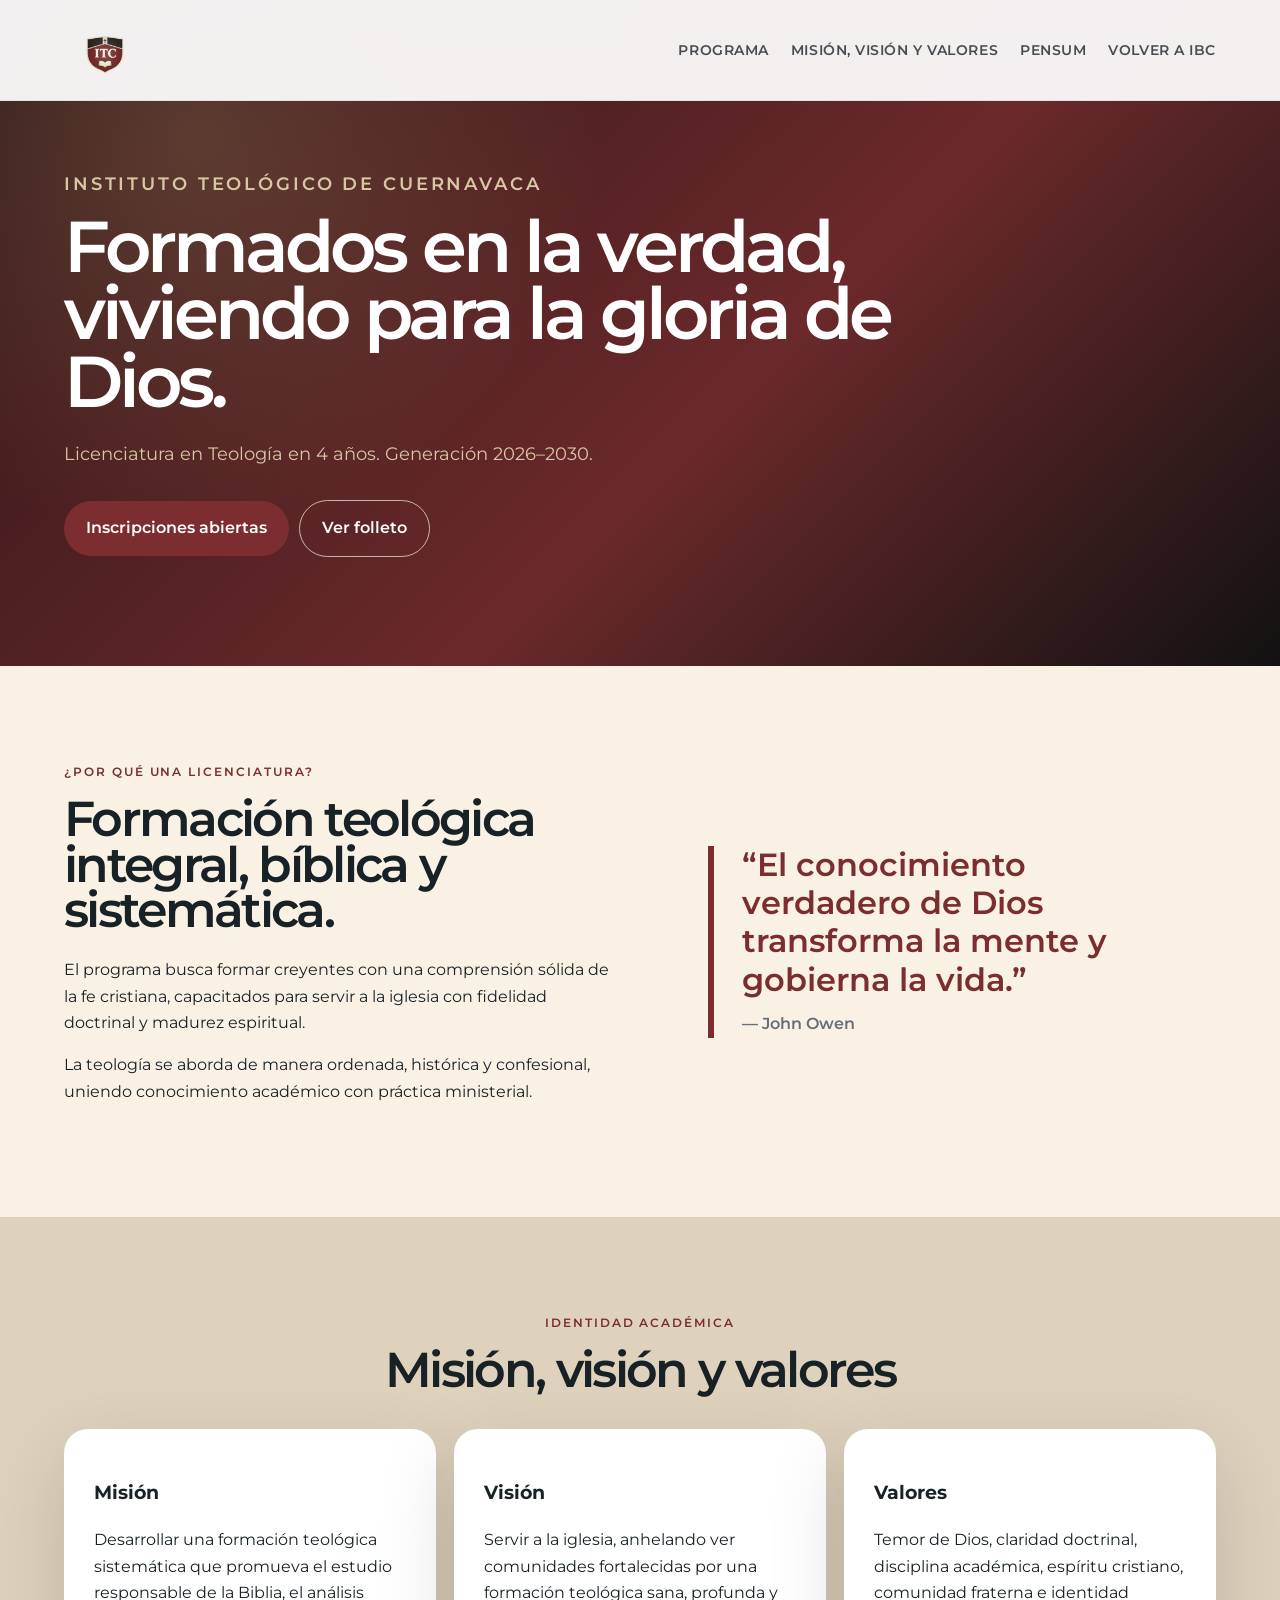
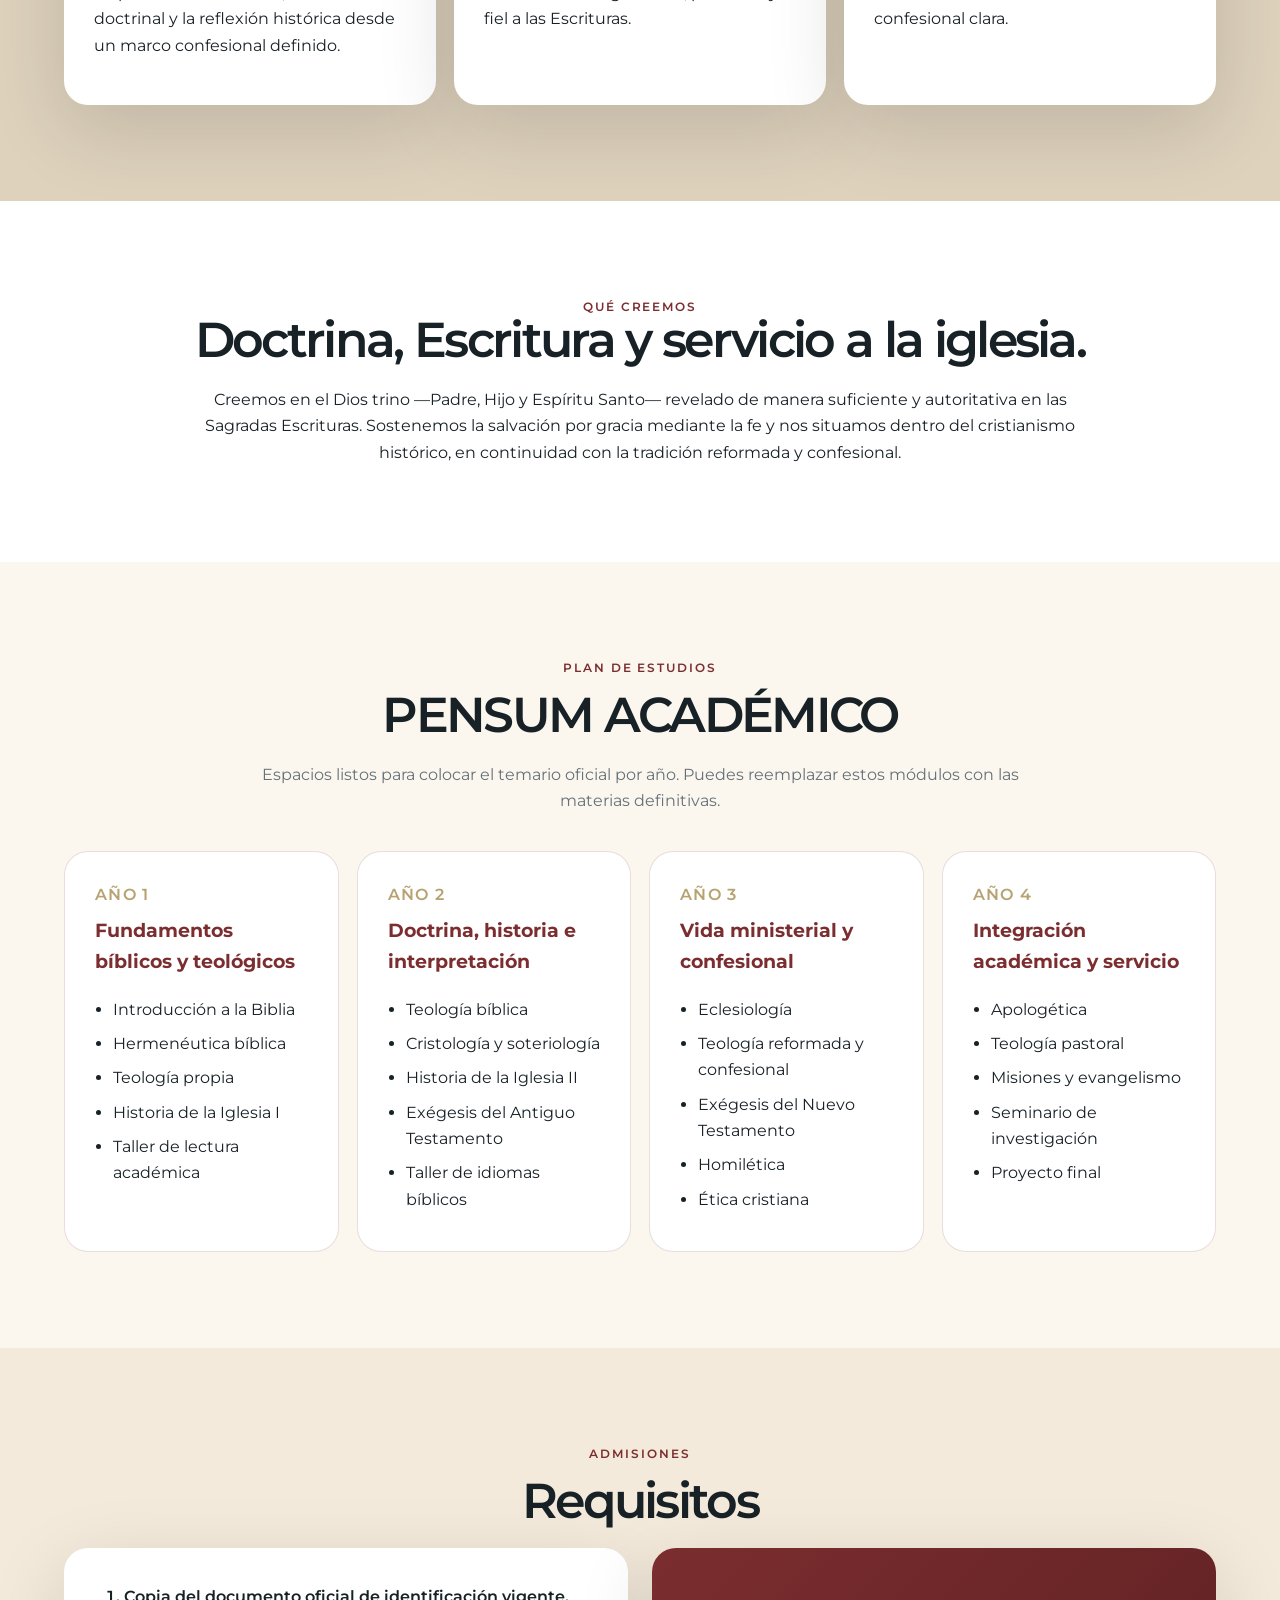
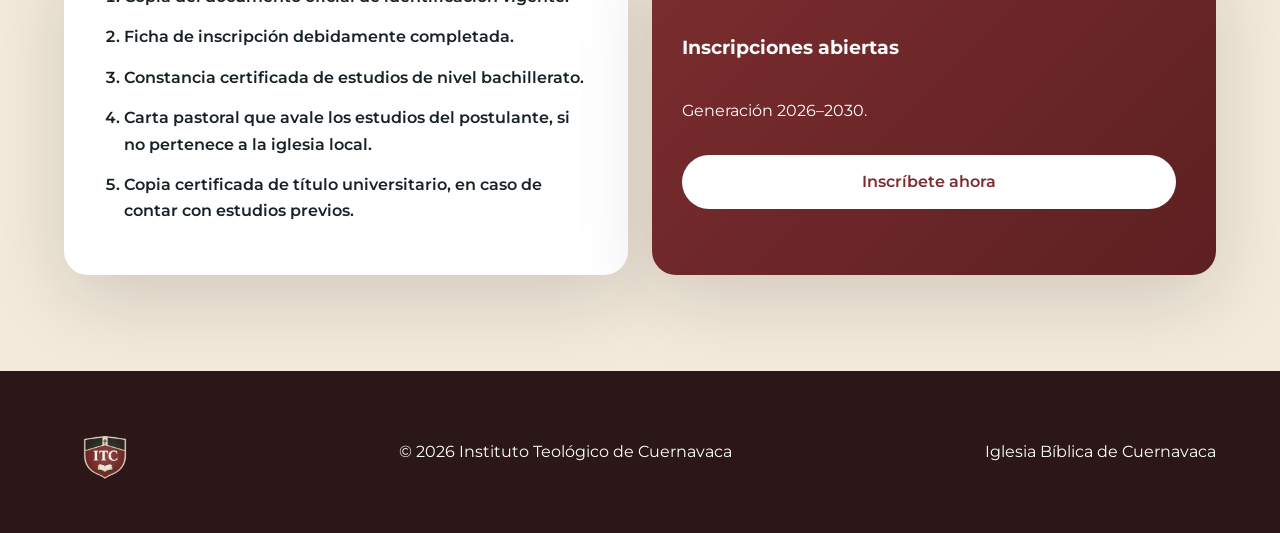
==== itc/index.html @ b78020f1 "Add files via upload" ====
<!DOCTYPE html>
<html lang="es">
<head>
  <meta charset="UTF-8" />
  <meta name="viewport" content="width=device-width, initial-scale=1.0" />
  <title>Instituto Teológico de Cuernavaca</title>
  <meta name="description" content="Licenciatura en Teología 2026-2030 del Instituto Teológico de Cuernavaca." />
  <link rel="preconnect" href="https://fonts.googleapis.com">
  <link rel="preconnect" href="https://fonts.gstatic.com" crossorigin>
  <link href="https://fonts.googleapis.com/css2?family=Montserrat:wght@400;500;600;700&display=swap" rel="stylesheet">
  <link rel="stylesheet" href="../assets/css/styles.css" />
</head>
<body class="itc-page">
  <header class="site-header itc-header">
    <a class="brand logo-only" href="index.html"><img src="../assets/img/itc-logo.png" alt="Instituto Teológico de Cuernavaca"></a>
    <nav class="nav itc-simple-nav">
      <a href="#programa">Programa</a>
      <a href="#mision">Misión, visión y valores</a>
      <a href="#temario">Pensum</a>
      <a href="../index.html">Volver a IBC</a>
    </nav>
  </header>

  <main>
    <section class="hero itc-hero compact-hero">
      <div class="hero-content">
        <p class="eyebrow">Instituto Teológico de Cuernavaca</p>
        <h1>Formados en la verdad, viviendo para la gloria de Dios.</h1>
        <p>Licenciatura en Teología en 4 años. Generación 2026–2030.</p>
        <div class="hero-actions"><a href="mailto:institutoteologicodecuernavaca@gmail.com?subject=Inscripción%20ITC%202026-2030" class="btn primary wine">Inscripciones abiertas</a><a href="../assets/docs/folleto-informativo-itc.pdf" target="_blank" class="btn ghost light">Ver folleto</a></div>
      </div>
    </section>

    <section id="programa" class="section-grid academic">
      <div><p class="eyebrow">¿Por qué una licenciatura?</p><h2>Formación teológica integral, bíblica y sistemática.</h2><p>El programa busca formar creyentes con una comprensión sólida de la fe cristiana, capacitados para servir a la iglesia con fidelidad doctrinal y madurez espiritual.</p><p>La teología se aborda de manera ordenada, histórica y confesional, uniendo conocimiento académico con práctica ministerial.</p></div>
      <blockquote>“El conocimiento verdadero de Dios transforma la mente y gobierna la vida.”<br><span>— John Owen</span></blockquote>
    </section>

    <section id="mision" class="section parchment">
      <p class="eyebrow center">Identidad académica</p><h2 class="center">Misión, visión y valores</h2>
      <div class="mission-grid">
        <article><h3>Misión</h3><p>Desarrollar una formación teológica sistemática que promueva el estudio responsable de la Biblia, el análisis doctrinal y la reflexión histórica desde un marco confesional definido.</p></article>
        <article><h3>Visión</h3><p>Servir a la iglesia, anhelando ver comunidades fortalecidas por una formación teológica sana, profunda y fiel a las Escrituras.</p></article>
        <article><h3>Valores</h3><p>Temor de Dios, claridad doctrinal, disciplina académica, espíritu cristiano, comunidad fraterna e identidad confesional clara.</p></article>
      </div>
    </section>

    <section class="section doctrine full-doctrine">
      <div><p class="eyebrow center">Qué creemos</p><h2 class="center">Doctrina, Escritura y servicio a la iglesia.</h2><p>Creemos en el Dios trino —Padre, Hijo y Espíritu Santo— revelado de manera suficiente y autoritativa en las Sagradas Escrituras. Sostenemos la salvación por gracia mediante la fe y nos situamos dentro del cristianismo histórico, en continuidad con la tradición reformada y confesional.</p></div>
    </section>

    <section id="temario" class="section temario-section">
      <p class="eyebrow center">Plan de estudios</p><h2 class="center">PENSUM ACADÉMICO</h2>
      <p class="center section-intro">Espacios listos para colocar el temario oficial por año. Puedes reemplazar estos módulos con las materias definitivas.</p>
      <div class="year-grid">
        <article id="anio1" class="year-card"><span>Año 1</span><h3>Fundamentos bíblicos y teológicos</h3><ul><li>Introducción a la Biblia</li><li>Hermenéutica bíblica</li><li>Teología propia</li><li>Historia de la Iglesia I</li><li>Taller de lectura académica</li></ul></article>
        <article id="anio2" class="year-card"><span>Año 2</span><h3>Doctrina, historia e interpretación</h3><ul><li>Teología bíblica</li><li>Cristología y soteriología</li><li>Historia de la Iglesia II</li><li>Exégesis del Antiguo Testamento</li><li>Taller de idiomas bíblicos</li></ul></article>
        <article id="anio3" class="year-card"><span>Año 3</span><h3>Vida ministerial y confesional</h3><ul><li>Eclesiología</li><li>Teología reformada y confesional</li><li>Exégesis del Nuevo Testamento</li><li>Homilética</li><li>Ética cristiana</li></ul></article>
        <article id="anio4" class="year-card"><span>Año 4</span><h3>Integración académica y servicio</h3><ul><li>Apologética</li><li>Teología pastoral</li><li>Misiones y evangelismo</li><li>Seminario de investigación</li><li>Proyecto final</li></ul></article>
      </div>
    </section>

    <section id="requisitos" class="section soft itc-soft">
      <p class="eyebrow center">Admisiones</p><h2 class="center">Requisitos</h2>
      <div class="requirements">
        <ol>
          <li>Copia del documento oficial de identificación vigente.</li>
          <li>Ficha de inscripción debidamente completada.</li>
          <li>Constancia certificada de estudios de nivel bachillerato.</li>
          <li>Carta pastoral que avale los estudios del postulante, si no pertenece a la iglesia local.</li>
          <li>Copia certificada de título universitario, en caso de contar con estudios previos.</li>
        </ol>
        <div class="card highlight wine-card"><h3>Inscripciones abiertas</h3><p>Generación 2026–2030.</p><a class="btn primary light-btn" href="mailto:institutoteologicodecuernavaca@gmail.com?subject=Inscripción%20ITC%202026-2030">Inscríbete ahora</a></div>
      </div>
    </section>
  </main>

  <footer class="footer itc-footer"><img src="../assets/img/itc-logo.png" alt="ITC"><p>© 2026 Instituto Teológico de Cuernavaca</p><a href="../index.html">Iglesia Bíblica de Cuernavaca</a></footer>
  <script src="../assets/js/main.js"></script>
</body>
</html>
---- assets/css/styles.css ----
:root{--blue:#143947;--blue2:#265466;--gold:#b7a271;--cream:#f5f0e6;--gray:#e6e6e3;--ink:#172126;--muted:#657078;--white:#fff;--wine:#7b2d2f;--wine2:#5d2022;--sand:#ded2bd;--black:#101010;--shadow:0 24px 80px rgba(0,0,0,.14);--radius:24px}*{box-sizing:border-box}html{scroll-behavior:smooth}body{margin:0;font-family:Montserrat,Arial,sans-serif;color:var(--ink);background:#fff;line-height:1.65}a{color:inherit;text-decoration:none}img{max-width:100%;display:block}.site-header{position:fixed;top:0;left:0;right:0;z-index:50;display:flex;align-items:center;justify-content:space-between;padding:14px 5vw;background:rgba(255,255,255,.93);backdrop-filter:blur(18px);border-bottom:1px solid rgba(0,0,0,.06)}.brand{display:flex;align-items:center;gap:12px;font-weight:600;letter-spacing:.08em}.brand.logo-only span{display:none}.brand img{width:122px;max-height:64px;object-fit:contain}.itc-header .brand img{width:82px;max-height:72px}.nav{display:flex;align-items:center;gap:22px;font-weight:600;font-size:.86rem;text-transform:uppercase;letter-spacing:.04em}.nav a{opacity:.78}.nav a:hover{opacity:1}.nav-cta{background:var(--blue);color:white!important;padding:10px 16px;border-radius:999px;opacity:1!important}.itc-header .nav-cta,.itc-page .nav-cta{background:var(--wine)}.menu-toggle{display:none;background:none;border:0;font-size:1.8rem;cursor:pointer}.itc-header .menu-toggle{display:block}.itc-sandwich-nav{display:none;position:absolute;top:88px;right:5vw;width:min(360px,90vw);background:white;border-radius:22px;padding:20px;box-shadow:var(--shadow);flex-direction:column;align-items:flex-start}.itc-sandwich-nav.open{display:flex}.hero{min-height:92vh;padding:150px 5vw 90px;display:grid;grid-template-columns:1.05fr .95fr;align-items:center;position:relative;overflow:hidden}.hero-bg{position:absolute;inset:0;z-index:-2}.church-hero:after,.itc-hero:after{content:"";position:absolute;inset:0;z-index:-1;background:linear-gradient(90deg,rgba(13,35,45,.88),rgba(13,35,45,.52),rgba(13,35,45,.15))}.itc-hero{background:radial-gradient(circle at 15% 20%,rgba(183,162,113,.24),transparent 34%),linear-gradient(135deg,#2d1516,#6b292b 58%,#121212)}.itc-hero:after{display:none}.compact-hero{min-height:74vh;grid-template-columns:1fr}.hero-content{max-width:840px;color:white}.eyebrow{text-transform:uppercase;letter-spacing:.16em;color:var(--gold);font-weight:600;font-size:.76rem;margin:0 0 14px}.hero h1,.section h2,.section-grid h2,.contact h2{font-family:Montserrat,Arial,sans-serif;font-weight:600;letter-spacing:-.055em;font-size:clamp(2.45rem,5.6vw,5.35rem);line-height:.94;margin:0 0 24px}.section h2,.section-grid h2,.contact h2{font-size:clamp(2rem,3.8vw,3.7rem)}.hero p{font-size:1.12rem;max-width:680px}.btn{display:inline-flex;align-items:center;justify-content:center;border-radius:999px;padding:14px 22px;font-weight:600;margin-right:10px;margin-top:14px}.primary{background:var(--gold);color:#142832}.ghost{border:1px solid rgba(255,255,255,.65);color:white}.wine{background:var(--wine);color:#fff}.light{color:#fff}.light-btn{background:#fff;color:var(--wine);margin-top:14px}.section,.section-grid,.contact{padding:96px 5vw}.section-grid,.contact{display:grid;grid-template-columns:1fr 1fr;gap:56px;align-items:center}.soft{background:var(--cream)}.dark{background:var(--blue);color:white}.dark .eyebrow{color:var(--gold)}.center{text-align:center}.section-intro{max-width:760px;margin:0 auto 34px;color:var(--muted)}.card,.schedule-grid article,.cards-4 article,.mission-grid article,.year-card{background:#fff;border-radius:var(--radius);padding:30px;box-shadow:var(--shadow)}.highlight{background:linear-gradient(135deg,var(--blue),var(--blue2));color:white}.big-time{font-size:2.2rem;font-weight:600;color:var(--gold);line-height:1.1}.schedule-grid,.cards-4,.mission-grid,.year-grid{display:grid;grid-template-columns:repeat(4,1fr);gap:18px;margin-top:36px}.schedule-grid{grid-template-columns:repeat(3,1fr)}.mission-grid{grid-template-columns:repeat(3,1fr)}.schedule-grid span,.year-card span{color:var(--gold);font-weight:600;text-transform:uppercase;letter-spacing:.08em}.cards-4 article{background:rgba(255,255,255,.08);box-shadow:none;border:1px solid rgba(255,255,255,.14)}.cards-4 a,.text-link{color:var(--gold);font-weight:600}.placeholder-img,.placeholder-tall{display:flex;align-items:center;justify-content:center;text-align:center;color:rgba(255,255,255,.86);font-weight:600;letter-spacing:.03em;background:linear-gradient(135deg,#7d8a90,#c7c7bd);border:2px dashed rgba(255,255,255,.55);min-height:100%;padding:30px}.placeholder-tall{min-height:560px;border-radius:var(--radius);color:#fff}.map-card{min-height:420px;border-radius:var(--radius);overflow:hidden;box-shadow:var(--shadow);background:#ddd}.map-card iframe{width:100%;height:420px;border:0;display:block}.map-link{display:block;padding:14px 18px;background:#fff;font-weight:600;text-align:center;color:var(--blue)}.social-links{display:flex;flex-wrap:wrap;gap:16px;justify-content:center;margin-top:34px}.social-links a{padding:16px 22px;border-radius:999px;background:var(--blue);color:#fff;font-weight:600}.contact{background:#f8f8f5}.footer{padding:40px 5vw;display:flex;align-items:center;justify-content:space-between;gap:20px;background:#111;color:#fff}.footer img{width:110px}.itc-footer img{width:82px}.itc-page{background:#f8f1e4}.itc-page .eyebrow{color:var(--wine)}.parchment{background:var(--sand)}.academic blockquote{font-size:2rem;line-height:1.2;color:var(--wine);border-left:6px solid var(--wine);padding-left:28px;font-weight:600}.academic blockquote span{font-size:1rem;color:var(--muted);letter-spacing:0}.doctrine{background:#fff}.full-doctrine{padding-left:12vw;padding-right:12vw}.full-doctrine p{max-width:900px;margin:0 auto;text-align:center}.itc-soft{background:#f3eadb}.temario-section{background:#fbf7ef}.year-card{box-shadow:none;border:1px solid rgba(123,45,47,.16)}.year-card h3{margin-top:8px;color:var(--wine)}.year-card ul{padding-left:18px;margin-bottom:0}.year-card li{margin:8px 0}.requirements{display:grid;grid-template-columns:1fr 1fr;gap:24px;align-items:stretch}.requirements ol{background:#fff;padding:36px 36px 36px 60px;border-radius:var(--radius);box-shadow:var(--shadow);font-weight:600;height:100%;margin:0}.requirements .card{height:100%;display:flex;flex-direction:column;justify-content:center}.requirements li{margin-bottom:14px}.wine-card{background:linear-gradient(135deg,var(--wine),var(--wine2))}.itc-footer{background:#2b1717}@media(max-width:900px){.menu-toggle{display:block}.nav{display:none;position:absolute;top:94px;left:5vw;right:5vw;width:auto;background:white;border-radius:22px;padding:20px;box-shadow:var(--shadow);flex-direction:column;align-items:flex-start}.nav.open{display:flex}.itc-sandwich-nav{left:auto;right:5vw}.hero,.section-grid,.contact,.requirements{grid-template-columns:1fr}.hero{padding-top:130px}.schedule-grid,.cards-4,.mission-grid,.year-grid{grid-template-columns:1fr}.footer{flex-direction:column;text-align:center}.hero h1{font-size:3rem}.brand img{width:100px}.itc-header .brand img{width:70px}}

/* ITC v4: navegación simplificada sin menú sandwich */
.itc-header .itc-simple-nav{display:flex;position:static;width:auto;background:transparent;border-radius:0;padding:0;box-shadow:none;flex-direction:row;align-items:center;gap:22px}.itc-header .menu-toggle{display:none}.itc-header .itc-simple-nav a{white-space:nowrap}
@media(max-width:900px){.itc-header{align-items:flex-start;gap:16px}.itc-header .itc-simple-nav{display:flex;position:static;background:transparent;box-shadow:none;padding:0;flex-direction:row;flex-wrap:wrap;justify-content:flex-end;align-items:center;gap:10px}.itc-header .itc-simple-nav a{font-size:.72rem;padding:8px 10px;border:1px solid rgba(123,45,47,.16);border-radius:999px;background:rgba(255,255,255,.55)}}
@media(max-width:620px){.itc-header{flex-direction:column;align-items:center}.itc-header .itc-simple-nav{justify-content:center}.itc-header .brand img{width:76px}}


.church-real-hero{
  background-image:
  linear-gradient(rgba(0,0,0,.50), rgba(0,0,0,.45)),
  url('../img/hero-ibc.jpg');
  background-size: cover;
  background-position: center;
  min-height: 100vh;
  width: 100%;
}

.itc-real-hero{
  background-image:
  linear-gradient(rgba(0,0,0,.50), rgba(0,0,0,.45)),
  url('../img/hero-itc.jpg');
  background-size: cover;
  background-position: center;
  min-height: 100vh;
  width: 100%;
}


.congregation-image-wrapper{
    width:100%;
    margin-top:40px;
}

.congregation-image{
    width:100%;
    border-radius:24px;
    display:block;
    object-fit:cover;
}


.itc-hero .hero-subtitle,
.itc-hero p,
.itc-hero .subtitle{
    color:#d8c7a3 !important;
}


/* Fotografía congregacional colocada en la sección Nuestra Fe */
.faith-photo{
  width:100%;
  min-height:520px;
  border-radius:28px;
  overflow:hidden;
  background:#e8e2d6;
}

.faith-photo img{
  width:100%;
  height:100%;
  min-height:520px;
  display:block;
  object-fit:cover;
  object-position:center;
}


/* Ajuste final: imagen de Nuestra Fe más compacta */
.faith-photo{
  width:100%;
  height:360px;
  min-height:360px;
  border-radius:24px;
  overflow:hidden;
  background:#e8e2d6;
}

.faith-photo img{
  width:100%;
  height:100%;
  min-height:0;
  display:block;
  object-fit:cover;
  object-position:center 42%;
}

/* Responsividad general */
img, video, iframe{
  max-width:100%;
}

.container,
.section-inner,
.content-grid,
.info-grid,
.cards-grid,
.program-grid,
.pensum-grid,
.requirements-grid,
.values-grid{
  width:100%;
  box-sizing:border-box;
}

@media (max-width: 1024px){
  .hero,
  .itc-hero,
  .church-real-hero,
  .itc-real-hero{
    min-height:78vh;
  }

  .content-grid,
  .info-grid,
  .cards-grid,
  .program-grid,
  .pensum-grid,
  .requirements-grid,
  .values-grid{
    grid-template-columns:1fr 1fr !important;
    gap:24px;
  }

  .faith-photo{
    height:320px;
    min-height:320px;
  }
}

@media (max-width: 768px){
  header,
  .site-header,
  .main-header,
  .itc-header{
    padding:14px 18px !important;
  }

  nav,
  .nav,
  .main-nav{
    gap:14px !important;
    flex-wrap:wrap;
    justify-content:center;
  }

  .hero,
  .itc-hero,
  .church-real-hero,
  .itc-real-hero{
    min-height:70vh;
    background-position:center;
  }

  h1,
  .hero-title{
    font-size:clamp(2.1rem, 9vw, 4rem) !important;
    line-height:1.05;
  }

  h2{
    font-size:clamp(1.7rem, 7vw, 2.8rem) !important;
  }

  p{
    font-size:1rem;
  }

  section,
  .section{
    padding-left:20px !important;
    padding-right:20px !important;
  }

  .content-grid,
  .info-grid,
  .cards-grid,
  .program-grid,
  .pensum-grid,
  .requirements-grid,
  .values-grid{
    grid-template-columns:1fr !important;
  }

  .faith-photo{
    height:260px;
    min-height:260px;
    border-radius:18px;
  }

  iframe{
    height:320px !important;
  }
}

@media (max-width: 480px){
  .hero,
  .itc-hero,
  .church-real-hero,
  .itc-real-hero{
    min-height:64vh;
  }

  .faith-photo{
    height:220px;
    min-height:220px;
  }

  .logo,
  .brand-logo{
    max-height:48px !important;
  }

  .btn,
  .button,
  a.button{
    width:100%;
    text-align:center;
    box-sizing:border-box;
  }
}


/* Ajuste elegante de fotografía congregacional */
.faith-photo{
  height:240px !important;
  min-height:240px !important;
  overflow:hidden;
  border-radius:18px;
}

.faith-photo img{
  width:100%;
  height:100%;
  object-fit:cover;
  object-position:center 72% !important;
}

/* Volver a IBC limpio y minimal */
a[href="index.html"]{
  color:#d4b173 !important;
  font-weight:600;
}
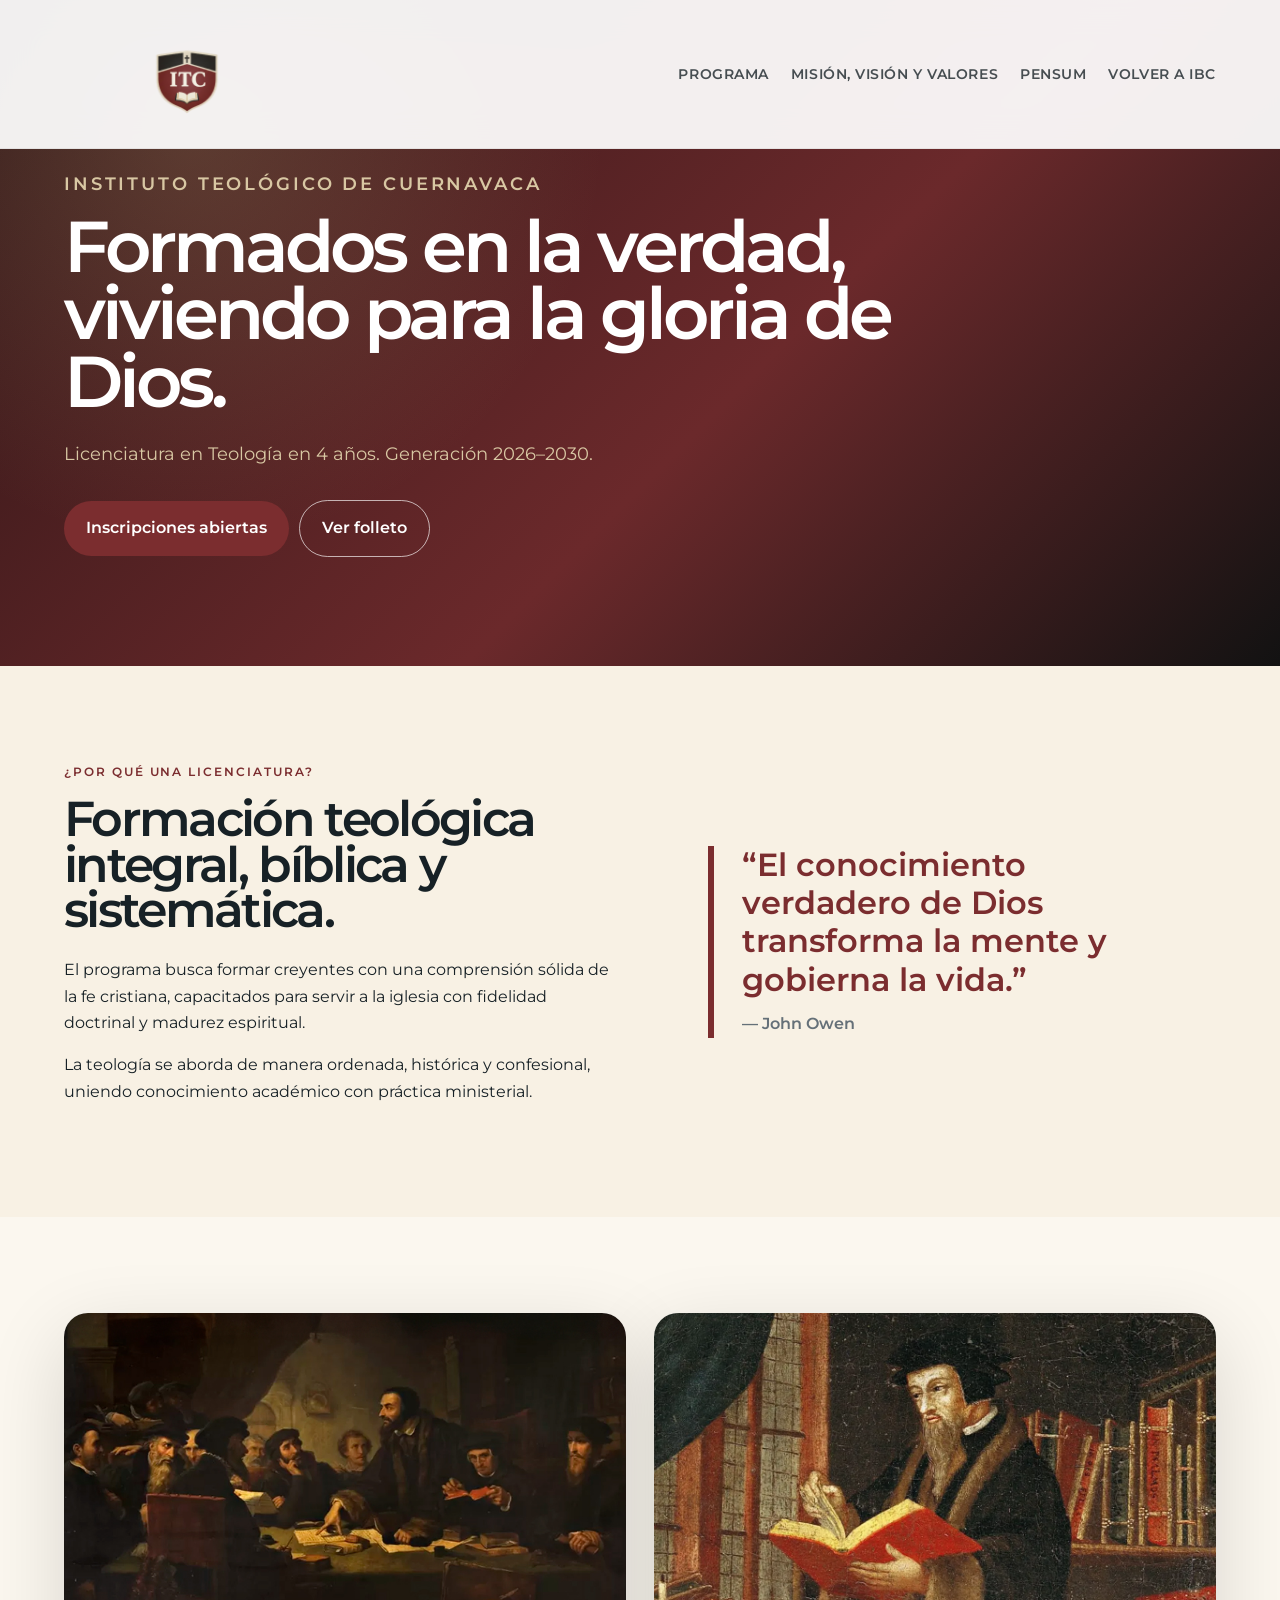
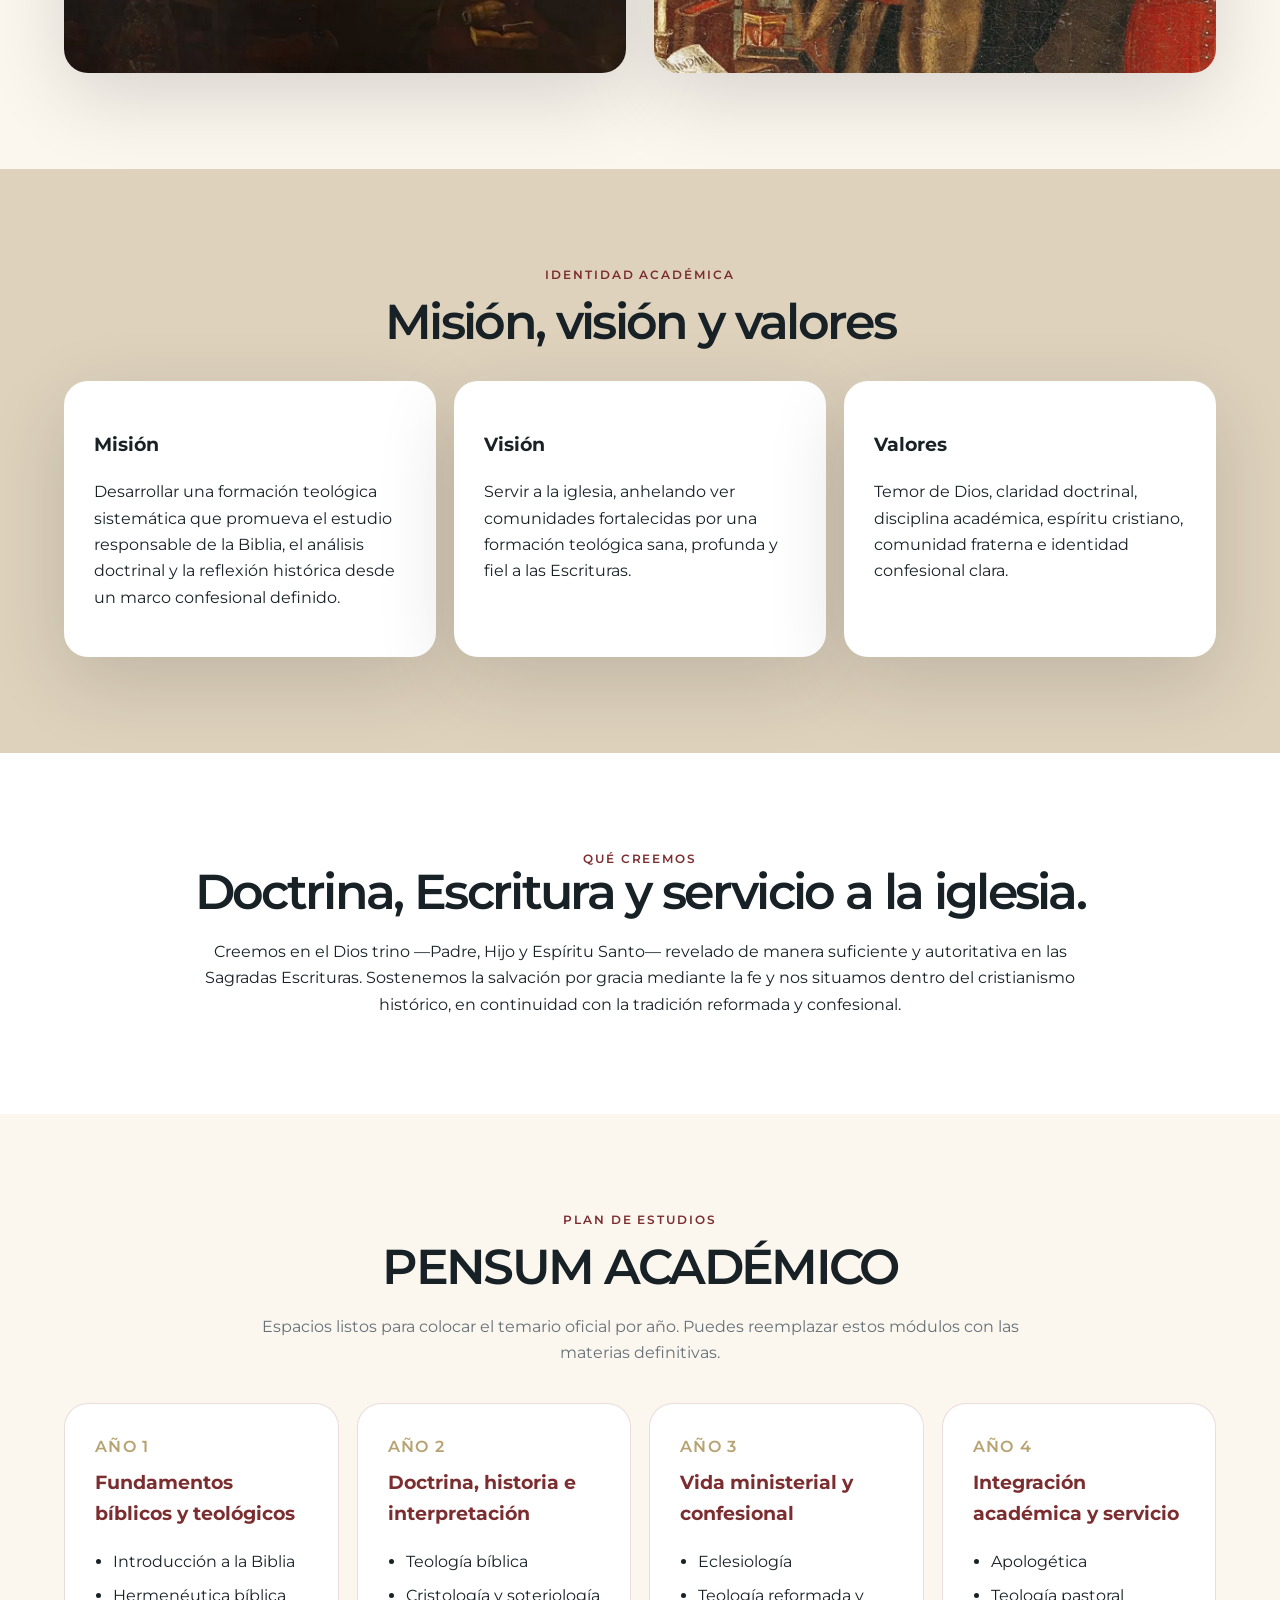
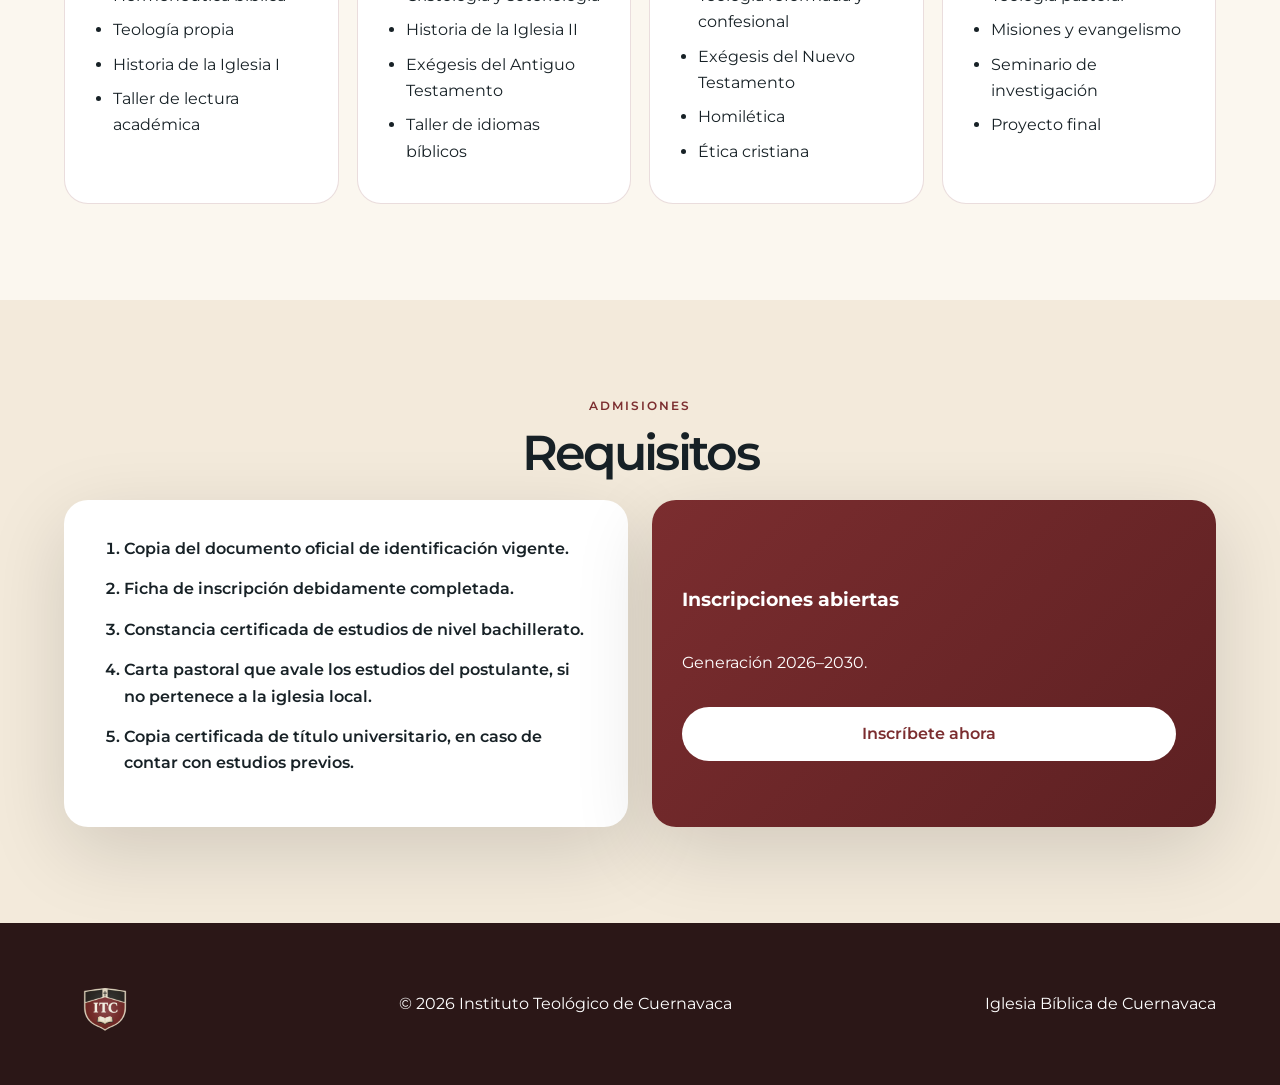
==== commit d3dd181e: "Add files via upload" ====
--- a/itc/index.html
+++ b/itc/index.html
@@ -34,6 +34,16 @@
     <section id="programa" class="section-grid academic">
       <div><p class="eyebrow">¿Por qué una licenciatura?</p><h2>Formación teológica integral, bíblica y sistemática.</h2><p>El programa busca formar creyentes con una comprensión sólida de la fe cristiana, capacitados para servir a la iglesia con fidelidad doctrinal y madurez espiritual.</p><p>La teología se aborda de manera ordenada, histórica y confesional, uniendo conocimiento académico con práctica ministerial.</p></div>
       <blockquote>“El conocimiento verdadero de Dios transforma la mente y gobierna la vida.”<br><span>— John Owen</span></blockquote>
+    </section>
+
+
+    <section class="section itc-image-row">
+      <div class="itc-editorial-card">
+        <img src="../assets/img/itc-reformada-iglesia.jpg" alt="Ilustración de iglesia reformada histórica">
+      </div>
+      <div class="itc-editorial-card">
+        <img src="../assets/img/itc-teologia-estudio.webp" alt="Ilustración de estudio teológico">
+      </div>
     </section>
 
     <section id="mision" class="section parchment">
--- a/assets/css/styles.css
+++ b/assets/css/styles.css
@@ -241,3 +241,156 @@
   color:#d4b173 !important;
   font-weight:600;
 }
+
+
+/* V13 ajustes solicitados */
+.site-header .brand img{
+  width:168px;
+  max-height:86px;
+}
+
+.itc-header .brand img{
+  width:124px;
+  max-height:96px;
+}
+
+.conoce-mas{
+  background:#fff;
+}
+
+.article-week{
+  background:var(--cream);
+}
+
+.article-placeholder{
+  max-width:860px;
+  margin:34px auto 0;
+  padding:38px;
+  border-radius:var(--radius);
+  background:#fff;
+  box-shadow:var(--shadow);
+  text-align:center;
+}
+
+.itc-image-row{
+  display:grid;
+  grid-template-columns:1fr 1fr;
+  gap:28px;
+  background:#fbf7ef;
+}
+
+.itc-editorial-card{
+  border-radius:var(--radius);
+  overflow:hidden;
+  box-shadow:var(--shadow);
+  background:#fff;
+}
+
+.itc-editorial-card img{
+  width:100%;
+  height:360px;
+  object-fit:cover;
+}
+
+@media (max-width: 768px){
+  .site-header .brand img{
+    width:132px;
+    max-height:72px;
+  }
+
+  .itc-header .brand img{
+    width:104px;
+    max-height:82px;
+  }
+
+  .itc-image-row{
+    grid-template-columns:1fr;
+  }
+
+  .itc-editorial-card img{
+    height:260px;
+  }
+
+  .article-placeholder{
+    padding:26px;
+  }
+}
+
+@media (max-width: 480px){
+  .site-header .brand img{
+    width:116px;
+    max-height:64px;
+  }
+
+  .itc-header .brand img{
+    width:92px;
+    max-height:72px;
+  }
+}
+
+
+/* V14 ajustes rápidos */
+.site-header .brand img{
+  width:205px !important;
+  max-height:104px !important;
+}
+
+@media (max-width: 768px){
+  .site-header .brand img{
+    width:158px !important;
+    max-height:82px !important;
+  }
+}
+
+@media (max-width: 480px){
+  .site-header .brand img{
+    width:138px !important;
+    max-height:72px !important;
+  }
+}
+
+
+/* V15 - mejorar visibilidad hero ITC */
+.itc-hero .hero-bg,
+.itc-real-hero{
+  background-position:center center !important;
+  filter:none !important;
+}
+
+.itc-hero::before,
+.itc-real-hero::before{
+  opacity:.22 !important;
+}
+
+.itc-hero .overlay,
+.itc-real-hero .overlay{
+  background:linear-gradient(
+    rgba(0,0,0,.20),
+    rgba(0,0,0,.28)
+  ) !important;
+}
+
+
+/* V16 - logo IBC más grande */
+.site-header .brand img,
+.brand img[src*="ibc-logo"]{
+  width:245px !important;
+  max-height:120px !important;
+  object-fit:contain;
+}
+
+@media (max-width: 768px){
+  .site-header .brand img,
+  .brand img[src*="ibc-logo"]{
+    width:185px !important;
+    max-height:92px !important;
+  }
+}
+
+@media (max-width: 480px){
+  .site-header .brand img,
+  .brand img[src*="ibc-logo"]{
+    width:160px !important;
+    max-height:82px !important;
+  }
+}
